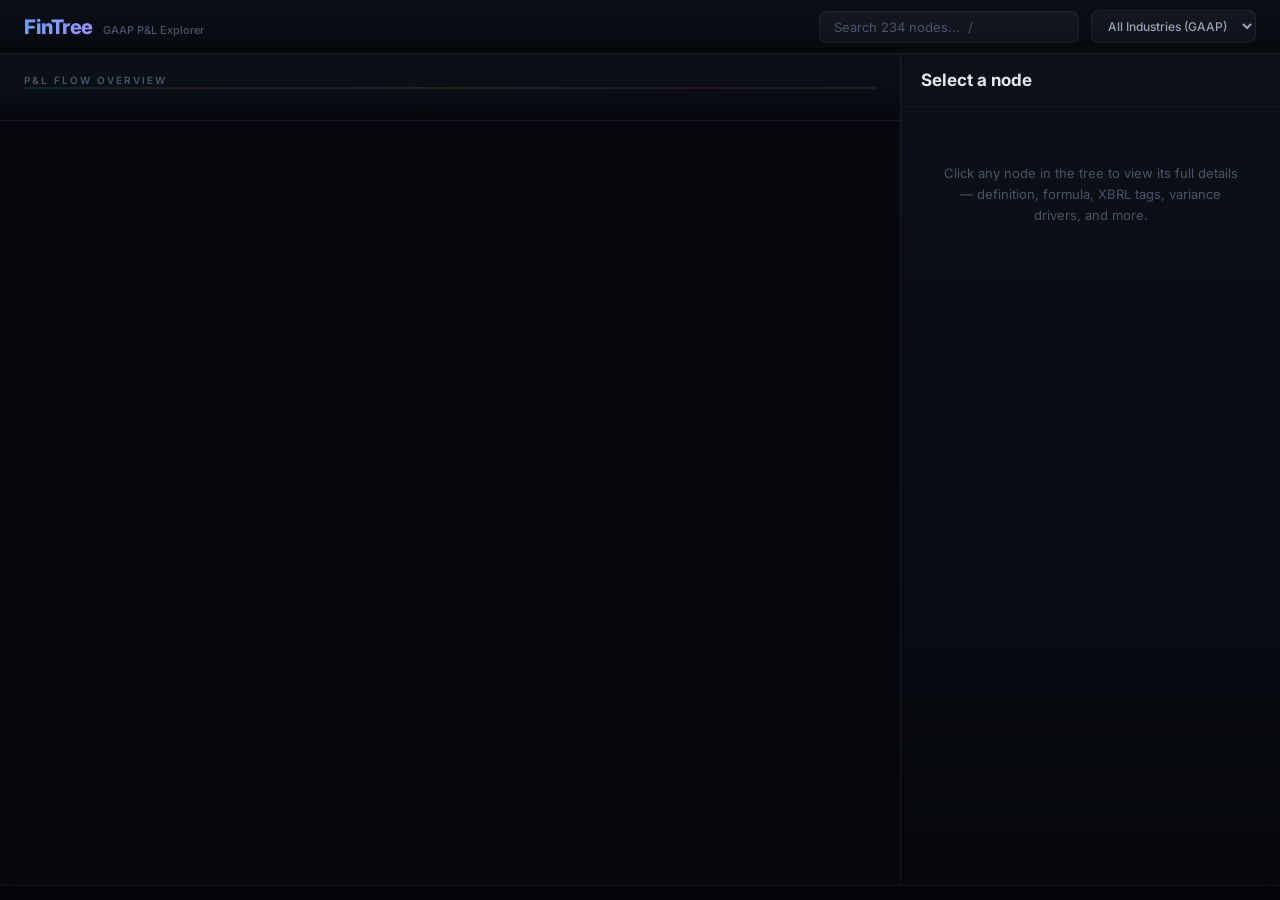
==== index.html @ 52146477 "deploy: static site for GitHub Pages" ====
<!DOCTYPE html>
<html lang="en">
<head>
  <meta charset="UTF-8">
  <meta name="viewport" content="width=device-width, initial-scale=1.0">
  <title>FinTree — P&L Hierarchy Explorer</title>
  <link rel="preconnect" href="https://fonts.googleapis.com">
  <link href="https://fonts.googleapis.com/css2?family=Inter:wght@300;400;500;600;700;800&display=swap" rel="stylesheet">
  <link rel="stylesheet" href="style.css">
</head>
<body>
  <!-- Header -->
  <header class="app-header">
    <div class="logo">
      <h1>FinTree</h1>
      <span class="logo-sub">GAAP P&L Explorer</span>
    </div>
    <div class="header-controls">
      <div class="search-box">
        <input type="text" id="searchInput" class="search-input" placeholder="Search 234 nodes...  /" autocomplete="off">
        <div id="searchDropdown" class="search-dropdown"></div>
      </div>
      <select id="industrySelect" class="industry-select">
        <option value="">All Industries (GAAP)</option>
      </select>
    </div>
  </header>

  <div class="main-layout">
    <!-- Main Content -->
    <div class="main-content">
      <!-- River Overview -->
      <section class="river-section">
        <div class="river-label">P&L Flow Overview</div>
        <div class="flow-track">
          <div class="flow-dot"></div>
          <div class="flow-dot"></div>
          <div class="flow-dot"></div>
          <div class="flow-dot"></div>
        </div>
        <div id="riverFlow" class="river-flow"></div>
      </section>

      <!-- Statement Cards -->
      <section id="cardsSection" class="cards-section"></section>
    </div>

    <!-- Detail Panel -->
    <aside class="detail-panel" id="detailPanel">
      <div class="detail-header">
        <h2 id="detailTitle" class="detail-title">Select a node</h2>
        <div id="detailBreadcrumb" class="detail-breadcrumb"></div>
        <button class="detail-close" id="detailClose" aria-label="Close detail panel">✕</button>
      </div>
      <div id="detailContent" class="detail-content">
        <p class="placeholder-text">Click any node in the tree to view its full details — definition, formula, XBRL tags, variance drivers, and more.</p>
      </div>
    </aside>
  </div>

  <!-- Detail Panel Toggle (mobile) -->
  <button class="detail-toggle" id="detailToggle" aria-label="Show node detail">◉</button>

  <!-- Stats Bar -->
  <footer id="statsBar" class="stats-bar"></footer>

  <script src="app.js"></script>
</body>
</html>
---- style.css ----
/* FinTree — P&L Hierarchy Explorer (River + Cards Design) */

:root {
  --bg: #06080d;
  --surface: #0c1018;
  --surface-2: #111827;
  --border: rgba(255,255,255,0.06);
  --border-2: rgba(255,255,255,0.04);
  --text: #e2e8f0;
  --text-dim: #94a3b8;
  --text-muted: #475569;
  --text-faint: #334155;
  --green: #10b981;
  --green-dim: rgba(16,185,129,0.08);
  --red: #ef4444;
  --red-dim: rgba(239,68,68,0.08);
  --amber: #f59e0b;
  --amber-dim: rgba(245,158,11,0.08);
  --blue: #60a5fa;
  --indigo: #818cf8;
  --indigo-dim: rgba(129,140,248,0.06);
  --purple: #a78bfa;
  --pink: #f472b6;
  --bottom-green: #22c55e;
  --font: 'Inter', -apple-system, BlinkMacSystemFont, sans-serif;
  --mono: 'Cascadia Code', 'JetBrains Mono', 'Fira Code', monospace;
  --radius: 8px;
  --radius-lg: 12px;
}

* { margin: 0; padding: 0; box-sizing: border-box; }

body {
  font-family: var(--font);
  background: var(--bg);
  color: var(--text);
  height: 100vh;
  display: flex;
  flex-direction: column;
  overflow: hidden;
}

/* ─── Header ─── */
.app-header {
  display: flex;
  align-items: center;
  justify-content: space-between;
  padding: 10px 24px;
  background: linear-gradient(180deg, var(--surface), var(--bg));
  border-bottom: 1px solid var(--border);
  flex-shrink: 0;
  z-index: 100;
  backdrop-filter: blur(20px);
}

.logo { display: flex; align-items: baseline; gap: 10px; }
.logo h1 {
  font-size: 20px;
  font-weight: 800;
  background: linear-gradient(135deg, var(--blue), var(--purple));
  -webkit-background-clip: text;
  -webkit-text-fill-color: transparent;
  letter-spacing: -0.5px;
}
.logo-sub { font-size: 11px; color: var(--text-muted); font-weight: 500; }

.header-controls { display: flex; align-items: center; gap: 12px; }

/* Search */
.search-box { position: relative; }
.search-input {
  width: 260px;
  padding: 7px 14px;
  background: rgba(255,255,255,0.04);
  border: 1px solid var(--border);
  border-radius: var(--radius);
  color: var(--text);
  font-size: 13px;
  font-family: var(--font);
  outline: none;
  transition: border-color 0.2s;
}
.search-input:focus { border-color: rgba(96,165,250,0.4); background: rgba(255,255,255,0.06); }
.search-input::placeholder { color: var(--text-muted); }

.search-dropdown {
  display: none;
  position: absolute;
  top: 100%;
  left: 0;
  right: 0;
  max-height: 400px;
  overflow-y: auto;
  background: var(--surface);
  border: 1px solid var(--border);
  border-radius: var(--radius);
  margin-top: 4px;
  z-index: 200;
  box-shadow: 0 12px 40px rgba(0,0,0,0.5);
}
.search-dropdown.visible { display: block; }

.search-result {
  padding: 10px 14px;
  cursor: pointer;
  border-bottom: 1px solid var(--border-2);
  transition: background 0.1s;
}
.search-result:hover { background: rgba(255,255,255,0.04); }
.search-result .sr-label { font-size: 13px; font-weight: 500; }
.search-result .sr-meta { font-size: 11px; color: var(--text-muted); margin-top: 2px; }

/* Industry Select */
.industry-select {
  padding: 7px 12px;
  background: rgba(255,255,255,0.04);
  border: 1px solid var(--border);
  border-radius: var(--radius);
  color: var(--text-dim);
  font-size: 12px;
  font-family: var(--font);
  font-weight: 500;
  cursor: pointer;
  outline: none;
  transition: border-color 0.2s;
}
.industry-select:focus { border-color: rgba(96,165,250,0.4); }
.industry-select.active {
  border-color: rgba(16,185,129,0.4);
  color: var(--green);
  background: var(--green-dim);
}

/* ─── Main Layout ─── */
.main-layout {
  display: flex;
  flex: 1;
  overflow: hidden;
}
.main-content {
  flex: 1;
  overflow-y: auto;
}

/* ─── River Overview ─── */
.river-section {
  background: linear-gradient(180deg, var(--surface) 0%, var(--bg) 100%);
  padding: 20px 24px;
  border-bottom: 1px solid var(--border-2);
  position: relative;
  overflow: hidden;
}
.river-section::before {
  content: '';
  position: absolute;
  inset: 0;
  background: radial-gradient(ellipse at 20% 50%, rgba(16,185,129,0.03) 0%, transparent 50%),
              radial-gradient(ellipse at 80% 50%, rgba(129,140,248,0.02) 0%, transparent 50%);
  pointer-events: none;
}

.river-label {
  font-size: 10px;
  font-weight: 600;
  text-transform: uppercase;
  letter-spacing: 2px;
  color: var(--text-muted);
  margin-bottom: 14px;
  position: relative;
}

.river-flow {
  display: flex;
  align-items: center;
  position: relative;
  padding: 0 4px;
}

.flow-track {
  position: absolute;
  top: 50%;
  left: 24px;
  right: 24px;
  height: 2px;
  background: linear-gradient(90deg, rgba(16,185,129,0.15) 0%, rgba(239,68,68,0.12) 20%, rgba(129,140,248,0.12) 35%, rgba(245,158,11,0.12) 50%, rgba(129,140,248,0.12) 65%, rgba(239,68,68,0.12) 80%, rgba(34,197,94,0.15) 100%);
  border-radius: 1px;
  z-index: 0;
}
@keyframes flowDot {
  0%    { left: 0;    opacity: 0; background: #10b981; box-shadow: 0 0 6px #10b981; }
  3%    {             opacity: 1; background: #10b981; box-shadow: 0 0 6px #10b981; }
  13%   {                         background: #10b981; box-shadow: 0 0 6px #10b981; }
  15%   {                         background: #ef4444; box-shadow: 0 0 6px #ef4444; }
  27%   {                         background: #ef4444; box-shadow: 0 0 6px #ef4444; }
  29%   {                         background: #818cf8; box-shadow: 0 0 6px #818cf8; }
  41%   {                         background: #818cf8; box-shadow: 0 0 6px #818cf8; }
  43%   {                         background: #f59e0b; box-shadow: 0 0 6px #f59e0b; }
  56%   {                         background: #f59e0b; box-shadow: 0 0 6px #f59e0b; }
  58%   {                         background: #818cf8; box-shadow: 0 0 6px #818cf8; }
  70%   {                         background: #818cf8; box-shadow: 0 0 6px #818cf8; }
  72%   {                         background: #ef4444; box-shadow: 0 0 6px #ef4444; }
  84%   {                         background: #ef4444; box-shadow: 0 0 6px #ef4444; }
  86%   {                         background: #22c55e; box-shadow: 0 0 6px #22c55e; }
  97%   {             opacity: 1; background: #22c55e; box-shadow: 0 0 6px #22c55e; }
  100%  { left: 100%; opacity: 0; background: #22c55e; box-shadow: 0 0 6px #22c55e; }
}
.flow-dot {
  position: absolute;
  width: 4px;
  height: 4px;
  border-radius: 50%;
  top: -1px;
  animation: flowDot 10s linear infinite;
}
.flow-dot:nth-child(1) { }
.flow-dot:nth-child(2) { display: none; }
.flow-dot:nth-child(3) { display: none; }
.flow-dot:nth-child(4) { display: none; }

.river-node {
  flex: 1;
  text-align: center;
  padding: 10px 4px;
  border-radius: 10px;
  cursor: pointer;
  transition: all 0.25s ease;
  position: relative;
  z-index: 1;
}
.river-node:hover { transform: translateY(-3px); background: rgba(255,255,255,0.03); }
.river-node.active { background: rgba(255,255,255,0.04); }

.river-node .rn-amount { font-size: 17px; font-weight: 700; letter-spacing: -0.5px; }
.river-node .rn-name { font-size: 9px; font-weight: 600; text-transform: uppercase; letter-spacing: 0.5px; margin-top: 2px; opacity: 0.7; }
.river-node .rn-margin {
  height: 3px;
  border-radius: 2px;
  margin: 8px auto 0;
  max-width: 90%;
  transition: width 0.5s ease;
}

.river-arrow { color: var(--text-faint); font-size: 14px; flex-shrink: 0; width: 16px; text-align: center; z-index: 1; }

/* River node types */
.rn-revenue .rn-amount { color: var(--green); }
.rn-revenue .rn-margin { background: var(--green); }
.rn-expense .rn-amount { color: var(--red); }
.rn-expense .rn-margin { background: var(--red); opacity: 0.6; }
.rn-subtotal .rn-amount { color: var(--indigo); }
.rn-subtotal .rn-margin { background: var(--indigo); }
.rn-bottom .rn-amount { color: var(--bottom-green); text-shadow: 0 0 20px rgba(34,197,94,0.3); }
.rn-bottom .rn-margin { background: var(--bottom-green); }

/* ─── Statement Cards ─── */
.cards-section {
  padding: 0 24px 80px;
  max-width: 960px;
  margin: 0 auto;
}

.pl-section {
  border-radius: var(--radius-lg);
  margin-top: 3px;
  overflow: hidden;
}

.pl-header {
  display: flex;
  align-items: center;
  justify-content: space-between;
  padding: 13px 20px;
  cursor: pointer;
  transition: filter 0.15s;
}
.pl-header:hover { filter: brightness(1.15); }

/* Section colors */
.sec-revenue .pl-header { background: linear-gradient(90deg, #064e3b, #0d2818); border-left: 4px solid var(--green); }
.sec-cogs .pl-header { background: linear-gradient(90deg, #3b0a0a, #1a0808); border-left: 4px solid var(--red); }
.sec-opex .pl-header { background: linear-gradient(90deg, #3b2506, #1a1203); border-left: 4px solid var(--amber); }
.sec-nonop .pl-header { background: linear-gradient(90deg, #1a1a2e, #0e0e1a); border-left: 4px solid #64748b; }
.sec-tax .pl-header { background: linear-gradient(90deg, #2d1515, #1a0c0c); border-left: 4px solid #f87171; }
.sec-btl .pl-header { background: linear-gradient(90deg, #1a1a24, #0e0e14); border-left: 4px solid #475569; }

.sec-title {
  display: flex;
  align-items: center;
  gap: 12px;
  font-weight: 600;
  font-size: 15px;
}
.sec-icon {
  width: 28px;
  height: 28px;
  border-radius: var(--radius);
  display: flex;
  align-items: center;
  justify-content: center;
  font-size: 14px;
  background: rgba(255,255,255,0.06);
}

.sec-meta {
  display: flex;
  align-items: center;
  gap: 12px;
  font-size: 12px;
  color: var(--text-muted);
}
.sec-count {
  padding: 2px 8px;
  background: rgba(255,255,255,0.04);
  border-radius: 4px;
  font-size: 11px;
  font-weight: 500;
}
.sec-emphasized {
  color: var(--green);
  font-size: 11px;
}
.sec-arrow {
  font-size: 10px;
  transition: transform 0.2s;
  display: inline-block;
}
.sec-arrow.open { transform: rotate(90deg); }

/* Section body (expanded children) */
.sec-body {
  display: none;
  padding: 10px 20px 14px 46px;
  background: rgba(0,0,0,0.2);
  border-top: 1px solid var(--border-2);
}
.sec-body.visible { display: block; }

.chips {
  display: flex;
  flex-wrap: wrap;
  gap: 6px;
}
.chip {
  padding: 5px 12px;
  border-radius: var(--radius);
  font-size: 12px;
  background: rgba(255,255,255,0.03);
  border: 1px solid rgba(255,255,255,0.06);
  color: var(--text-dim);
  cursor: pointer;
  transition: all 0.2s;
}
.chip:hover { background: rgba(255,255,255,0.07); color: var(--text); transform: translateY(-1px); }
.chip.emphasized {
  border-color: rgba(16,185,129,0.4);
  color: var(--green);
  background: var(--green-dim);
  box-shadow: 0 0 8px rgba(16,185,129,0.08);
}
.chip.suppressed {
  text-decoration: line-through;
  opacity: 0.3;
  border-style: dashed;
}
.chip-more {
  padding: 5px 12px;
  font-size: 11px;
  color: var(--text-muted);
  cursor: pointer;
}
.chip-more:hover { color: var(--text-dim); }

/* Subtotal rows */
.subtotal-row {
  display: flex;
  align-items: center;
  justify-content: space-between;
  padding: 12px 20px;
  font-weight: 700;
  font-size: 14px;
  position: relative;
  cursor: pointer;
  transition: background 0.15s;
}
.subtotal-row:hover { filter: brightness(1.1); }
.subtotal-row::before {
  content: '';
  position: absolute;
  top: 0;
  left: 20px;
  right: 20px;
  height: 2px;
}
.subtotal-row.selected { outline: 1px solid var(--indigo); outline-offset: -1px; }

.st-subtotal { color: var(--indigo); background: var(--indigo-dim); }
.st-subtotal::before { background: linear-gradient(90deg, var(--indigo), transparent); }

.st-bottom { color: var(--bottom-green); background: rgba(34,197,94,0.04); font-size: 16px; padding: 14px 20px; }
.st-bottom::before { background: linear-gradient(90deg, var(--bottom-green), transparent); height: 3px; }

.st-label { display: flex; align-items: center; gap: 8px; }
.st-eq { font-size: 18px; opacity: 0.6; }
.st-formula { font-size: 11px; font-weight: 400; opacity: 0.5; font-style: italic; }

/* ─── Detail Panel ─── */
.detail-panel {
  width: 380px;
  flex-shrink: 0;
  background: linear-gradient(180deg, var(--surface), var(--bg));
  border-left: 1px solid var(--border);
  display: flex;
  flex-direction: column;
  overflow: hidden;
}
.detail-header {
  padding: 16px 20px 12px;
  border-bottom: 1px solid var(--border-2);
  flex-shrink: 0;
}
.detail-title { font-size: 17px; font-weight: 700; }
.detail-breadcrumb { font-size: 11px; color: var(--text-muted); margin-top: 4px; }
.detail-breadcrumb a { color: var(--blue); text-decoration: none; cursor: pointer; }
.detail-breadcrumb a:hover { text-decoration: underline; }

.detail-content {
  flex: 1;
  overflow-y: auto;
  padding: 16px 20px;
}
.placeholder-text { color: var(--text-muted); font-size: 13px; text-align: center; padding: 40px 16px; line-height: 1.6; }

.detail-block { margin-bottom: 16px; }
.detail-block h4 {
  font-size: 10px;
  font-weight: 600;
  text-transform: uppercase;
  letter-spacing: 1px;
  color: var(--text-muted);
  margin-bottom: 6px;
}

.def-box {
  background: rgba(255,255,255,0.03);
  border-left: 3px solid var(--blue);
  padding: 10px 14px;
  border-radius: 0 var(--radius) var(--radius) 0;
  font-size: 13px;
  line-height: 1.6;
  color: #cbd5e1;
}

.formula-box {
  background: var(--amber-dim);
  border: 1px solid rgba(245,158,11,0.15);
  border-radius: var(--radius);
  padding: 10px 14px;
  font-family: var(--mono);
  font-size: 12px;
  color: #fbbf24;
}

.detail-field {
  display: flex;
  justify-content: space-between;
  padding: 5px 0;
  font-size: 12px;
  border-bottom: 1px solid var(--border-2);
}
.detail-field .k { color: var(--text-muted); }
.detail-field .v { color: var(--text); font-family: var(--mono); font-size: 11px; text-align: right; max-width: 60%; }

.tag-row { display: flex; flex-wrap: wrap; gap: 4px; }
.tag {
  font-size: 10px;
  padding: 2px 8px;
  border-radius: 12px;
  background: rgba(255,255,255,0.04);
  border: 1px solid var(--border);
  color: var(--text-muted);
}

.variance-box {
  background: rgba(255,255,255,0.02);
  border-radius: var(--radius);
  padding: 10px 14px;
  font-size: 12px;
  line-height: 1.6;
}
.var-up { color: var(--green); }
.var-down { color: var(--red); margin-top: 6px; }

.children-list { list-style: none; }
.children-list li { padding: 3px 0; }
.children-list a { color: var(--blue); text-decoration: none; font-size: 12px; cursor: pointer; }
.children-list a:hover { text-decoration: underline; }

/* ─── Stats Bar ─── */
.stats-bar {
  padding: 7px 24px;
  background: rgba(0,0,0,0.3);
  border-top: 1px solid var(--border);
  display: flex;
  gap: 24px;
  font-size: 11px;
  color: var(--text-faint);
  flex-shrink: 0;
  backdrop-filter: blur(10px);
}
.stats-bar strong { color: var(--text-muted); }
.stats-bar .overlay-active { color: var(--green); }

/* ─── Detail Panel Toggle (mobile) ─── */
.detail-toggle {
  display: none;
  position: fixed;
  bottom: 48px;
  right: 16px;
  z-index: 150;
  width: 48px;
  height: 48px;
  border-radius: 50%;
  background: linear-gradient(135deg, var(--blue), var(--purple));
  border: none;
  color: #fff;
  font-size: 20px;
  cursor: pointer;
  box-shadow: 0 4px 16px rgba(0,0,0,0.4);
  transition: transform 0.2s;
}
.detail-toggle:active { transform: scale(0.9); }
.detail-close {
  display: none;
  position: absolute;
  top: 8px;
  right: 12px;
  background: rgba(255,255,255,0.08);
  border: 1px solid var(--border);
  border-radius: 50%;
  width: 28px;
  height: 28px;
  color: var(--text-dim);
  font-size: 14px;
  cursor: pointer;
  z-index: 10;
}
@media (max-width: 768px) {
  .detail-close { display: flex; align-items: center; justify-content: center; }
  .detail-header { position: relative; padding-right: 44px; }
}

/* ─── Responsive: Tablet (≤1024px) ─── */
@media (max-width: 1024px) {
  .detail-panel { width: 320px; }
  .cards-section { max-width: 100%; }
}

/* ─── Responsive: Mobile (≤768px) ─── */
@media (max-width: 768px) {
  body { overflow: auto; height: auto; min-height: 100vh; }

  /* Header */
  .app-header {
    flex-wrap: wrap;
    gap: 8px;
    padding: 8px 12px;
  }
  .header-controls { width: 100%; gap: 8px; }
  .search-input { width: 100%; flex: 1; }
  .industry-select { flex-shrink: 0; font-size: 11px; padding: 7px 6px; max-width: 140px; }

  /* Layout: stack vertically, detail becomes overlay */
  .main-layout { flex-direction: column; overflow: auto; }
  .main-content { overflow: visible; }

  /* Detail panel: slide-up overlay */
  .detail-panel {
    position: fixed;
    bottom: 0;
    left: 0;
    right: 0;
    width: 100%;
    height: 60vh;
    max-height: 60vh;
    z-index: 200;
    border-left: none;
    border-top: 2px solid var(--border);
    border-radius: 16px 16px 0 0;
    transform: translateY(100%);
    transition: transform 0.3s ease;
    box-shadow: 0 -8px 32px rgba(0,0,0,0.5);
  }
  .detail-panel.visible { transform: translateY(0); }
  .detail-toggle { display: block; }
  .detail-panel.visible ~ .detail-toggle { display: none; }

  /* River flow: horizontal scroll */
  .river-section { padding: 12px; }
  .river-flow { overflow-x: auto; -webkit-overflow-scrolling: touch; padding-bottom: 4px; }
  .river-node { min-width: 64px; flex-shrink: 0; padding: 8px 2px; }
  .river-node .rn-amount { font-size: 13px; }
  .river-node .rn-name { font-size: 8px; }
  .river-arrow { font-size: 12px; width: 12px; }
  .flow-track { left: 12px; right: 12px; }

  /* Cards */
  .cards-section { padding: 0 12px 120px; max-width: 100%; }
  .pl-header { padding: 10px 12px; }
  .sec-title { font-size: 13px; gap: 8px; }
  .sec-icon { width: 24px; height: 24px; font-size: 12px; }
  .sec-meta { gap: 6px; font-size: 11px; }
  .sec-body { padding: 8px 12px 10px 12px; }
  .chip { padding: 4px 8px; font-size: 11px; }
  .subtotal-row { padding: 10px 12px; font-size: 12px; }
  .st-bottom { font-size: 14px; padding: 12px; }
  .st-formula { font-size: 10px; }

  /* Detail panel content */
  .detail-header { padding: 12px 16px 8px; }
  .detail-title { font-size: 15px; }
  .detail-content { padding: 12px 16px; }
  .detail-field .v { max-width: 55%; font-size: 10px; }

  /* Stats bar */
  .stats-bar { padding: 6px 12px; gap: 12px; font-size: 10px; flex-wrap: wrap; }

  /* Search dropdown */
  .search-dropdown { max-height: 300px; }
}

/* ─── Responsive: Small phone (≤480px) ─── */
@media (max-width: 480px) {
  .logo h1 { font-size: 16px; }
  .logo-sub { font-size: 9px; }
  .river-node { min-width: 52px; }
  .river-node .rn-amount { font-size: 11px; }
  .sec-title { font-size: 12px; }
  .detail-panel { height: 70vh; max-height: 70vh; }
  .industry-select { max-width: 110px; font-size: 10px; }
}

/* Scrollbar */
::-webkit-scrollbar { width: 6px; }
::-webkit-scrollbar-track { background: transparent; }
::-webkit-scrollbar-thumb { background: rgba(255,255,255,0.08); border-radius: 3px; }
::-webkit-scrollbar-thumb:hover { background: rgba(255,255,255,0.15); }
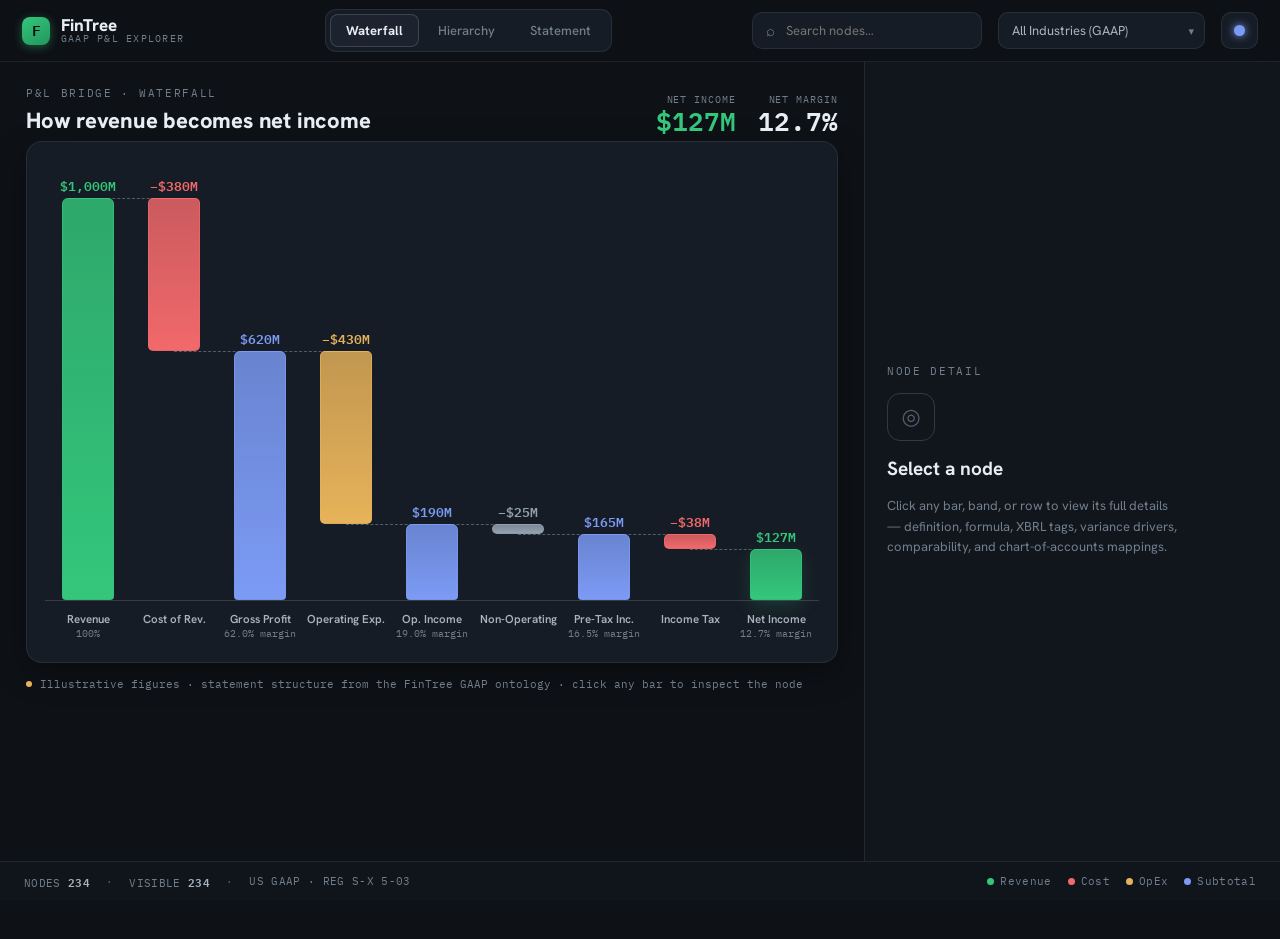
==== commit 5f3cedf7: "deploy: publish FinTree Explorer v2 (tri-view) to GitHub Pages Regenerate the gh-pages bundle from t" ====
--- a/index.html
+++ b/index.html
@@ -3,67 +3,25 @@
 <head>
   <meta charset="UTF-8">
   <meta name="viewport" content="width=device-width, initial-scale=1.0">
-  <title>FinTree — P&L Hierarchy Explorer</title>
+  <title>FinTree — GAAP P&L Explorer</title>
+  <meta name="description" content="Interactive explorer for the FinTree US GAAP P&L ontology — 234 line items with XBRL tags, formulas, variance drivers, and chart-of-accounts mappings. Waterfall, hierarchy, and statement views.">
   <link rel="preconnect" href="https://fonts.googleapis.com">
-  <link href="https://fonts.googleapis.com/css2?family=Inter:wght@300;400;500;600;700;800&display=swap" rel="stylesheet">
+  <link rel="preconnect" href="https://fonts.gstatic.com" crossorigin>
+  <link href="https://fonts.googleapis.com/css2?family=Hanken+Grotesk:wght@400;500;600;700;800&family=IBM+Plex+Mono:ital,wght@0,400;0,500;0,600;1,400;1,500&display=swap" rel="stylesheet">
   <link rel="stylesheet" href="style.css">
 </head>
 <body>
-  <!-- Header -->
-  <header class="app-header">
-    <div class="logo">
-      <h1>FinTree</h1>
-      <span class="logo-sub">GAAP P&L Explorer</span>
-    </div>
-    <div class="header-controls">
-      <div class="search-box">
-        <input type="text" id="searchInput" class="search-input" placeholder="Search 234 nodes...  /" autocomplete="off">
-        <div id="searchDropdown" class="search-dropdown"></div>
-      </div>
-      <select id="industrySelect" class="industry-select">
-        <option value="">All Industries (GAAP)</option>
-      </select>
-    </div>
-  </header>
+  <div id="app" class="ft-root"></div>
+  <!-- Screen-reader live region: lives OUTSIDE #app so it survives the app's
+       full innerHTML re-renders and can announce detail-panel changes. -->
+  <div id="ftLive" class="ft-sr-only" aria-live="polite" aria-atomic="true"></div>
 
-  <div class="main-layout">
-    <!-- Main Content -->
-    <div class="main-content">
-      <!-- River Overview -->
-      <section class="river-section">
-        <div class="river-label">P&L Flow Overview</div>
-        <div class="flow-track">
-          <div class="flow-dot"></div>
-          <div class="flow-dot"></div>
-          <div class="flow-dot"></div>
-          <div class="flow-dot"></div>
-        </div>
-        <div id="riverFlow" class="river-flow"></div>
-      </section>
-
-      <!-- Statement Cards -->
-      <section id="cardsSection" class="cards-section"></section>
-    </div>
-
-    <!-- Detail Panel -->
-    <aside class="detail-panel" id="detailPanel">
-      <div class="detail-header">
-        <h2 id="detailTitle" class="detail-title">Select a node</h2>
-        <div id="detailBreadcrumb" class="detail-breadcrumb"></div>
-        <button class="detail-close" id="detailClose" aria-label="Close detail panel">✕</button>
-      </div>
-      <div id="detailContent" class="detail-content">
-        <p class="placeholder-text">Click any node in the tree to view its full details — definition, formula, XBRL tags, variance drivers, and more.</p>
-      </div>
-    </aside>
-  </div>
-
-  <!-- Detail Panel Toggle (mobile) -->
-  <button class="detail-toggle" id="detailToggle" aria-label="Show node detail">◉</button>
-
-  <!-- Stats Bar -->
-  <footer id="statsBar" class="stats-bar"></footer>
-
-  <script src="app.js"></script>
+  <!-- GSAP (self-hosted, v3.12.5) powers the enter animations; the app degrades gracefully without it. -->
+  <script src="vendor/gsap.min.js"></script>
+  <!-- Canonical 234-node dataset (generated by compile_tree.py). Single source of truth.
+       charset="utf-8" pins the decode for these external scripts (both contain em-dashes /
+       minus signs) so they render correctly even when a host serves .js without a charset. -->
+  <script src="tree-data.js?v=3" charset="utf-8"></script>
+  <script src="app.js?v=3" charset="utf-8"></script>
 </body>
 </html>
--- a/style.css
+++ b/style.css
@@ -1,646 +1,116 @@
-/* FinTree — P&L Hierarchy Explorer (River + Cards Design) */
+/* FinTree Explorer v2 — structural shell, theme tokens, reset, responsive.
+   Fine visual styling lives inline (JS-driven) so the render stays a single
+   source of truth; this file holds only the reset, the theme custom
+   properties, and the layout-critical classes that media queries override. */
 
-:root {
-  --bg: #06080d;
-  --surface: #0c1018;
-  --surface-2: #111827;
-  --border: rgba(255,255,255,0.06);
-  --border-2: rgba(255,255,255,0.04);
-  --text: #e2e8f0;
-  --text-dim: #94a3b8;
-  --text-muted: #475569;
-  --text-faint: #334155;
-  --green: #10b981;
-  --green-dim: rgba(16,185,129,0.08);
-  --red: #ef4444;
-  --red-dim: rgba(239,68,68,0.08);
-  --amber: #f59e0b;
-  --amber-dim: rgba(245,158,11,0.08);
-  --blue: #60a5fa;
-  --indigo: #818cf8;
-  --indigo-dim: rgba(129,140,248,0.06);
-  --purple: #a78bfa;
-  --pink: #f472b6;
-  --bottom-green: #22c55e;
-  --font: 'Inter', -apple-system, BlinkMacSystemFont, sans-serif;
-  --mono: 'Cascadia Code', 'JetBrains Mono', 'Fira Code', monospace;
-  --radius: 8px;
-  --radius-lg: 12px;
+*{box-sizing:border-box}
+html,body{margin:0;padding:0}
+body{background:#0E1116}
+button{font:inherit;color:inherit;background:none;border:none;cursor:pointer;padding:0}
+input,select{font:inherit}
+select{appearance:none;-webkit-appearance:none;cursor:pointer}
+
+::-webkit-scrollbar{width:11px;height:11px}
+::-webkit-scrollbar-thumb{background:var(--line2);border-radius:8px;border:3px solid transparent;background-clip:padding-box}
+::-webkit-scrollbar-thumb:hover{background:var(--ink4);background-clip:padding-box;border:3px solid transparent}
+::-webkit-scrollbar-track{background:transparent}
+
+button:focus-visible,input:focus-visible,select:focus-visible,[tabindex]:focus-visible,a:focus-visible{
+  outline:2px solid var(--c-indigo);outline-offset:2px;border-radius:8px}
+
+/* Icicle bands and waterfall drill segments sit flush inside overflow:hidden
+   containers, which would clip an OUTSET outline — draw the focus ring inset. */
+[data-anim="cell"]:focus-visible,[data-anim="dseg"]:focus-visible{
+  outline:2px solid var(--c-indigo);outline-offset:-2px}
+
+/* Visually hidden, still announced by screen readers. */
+.ft-sr-only{position:absolute;width:1px;height:1px;margin:-1px;padding:0;
+  overflow:hidden;clip:rect(0 0 0 0);white-space:nowrap;border:0}
+
+@media (prefers-reduced-motion: reduce){
+  *{animation-duration:.001ms !important;transition-duration:.001ms !important}
+}
+@keyframes ftIn{from{opacity:0;transform:translateY(5px)}to{opacity:1;transform:none}}
+
+/* ── Shell ─────────────────────────────────────────────────────────────
+   Default tokens are the DARK theme so there is no unstyled flash before
+   JS applies the active theme; the light theme is set at runtime. */
+.ft-root{
+  --bg:#0E1116;--bg2:#11161D;--panel:#161C25;--panel2:#1C232E;
+  --line:rgba(255,255,255,.08);--line2:rgba(255,255,255,.15);
+  --ink:#E8EDF3;--ink2:#A9B4C0;--ink3:#717E8C;--ink4:#505D6B;
+  --c-green:#34C77B;--c-red:#F2696B;--c-amber:#E7B35A;--c-indigo:#7C9BF5;--c-slate:#93A1B0;
+  --shadow:0 10px 30px rgba(0,0,0,.35);
+  min-height:100vh;background:var(--bg);color:var(--ink);
+  font-family:'Hanken Grotesk',system-ui,sans-serif;
+  display:flex;flex-direction:column;-webkit-font-smoothing:antialiased;
 }
 
-* { margin: 0; padding: 0; box-sizing: border-box; }
-
-body {
-  font-family: var(--font);
-  background: var(--bg);
-  color: var(--text);
-  height: 100vh;
-  display: flex;
-  flex-direction: column;
-  overflow: hidden;
+.ft-header{
+  position:sticky;top:0;z-index:30;display:flex;align-items:center;gap:16px;
+  padding:0 22px;height:62px;
+  background:color-mix(in srgb,var(--bg) 84%,transparent);
+  backdrop-filter:blur(14px);-webkit-backdrop-filter:blur(14px);
+  border-bottom:1px solid var(--line);
 }
 
-/* ─── Header ─── */
-.app-header {
-  display: flex;
-  align-items: center;
-  justify-content: space-between;
-  padding: 10px 24px;
-  background: linear-gradient(180deg, var(--surface), var(--bg));
-  border-bottom: 1px solid var(--border);
-  flex-shrink: 0;
-  z-index: 100;
-  backdrop-filter: blur(20px);
+.ft-main{
+  flex:1;display:grid;grid-template-columns:minmax(0,1fr) 416px;align-items:start;
+}
+.ft-content{padding:24px 26px 64px;min-width:0}
+
+.ft-aside{
+  position:sticky;top:62px;align-self:start;height:calc(100vh - 62px);
+  overflow:auto;border-left:1px solid var(--line);background:var(--bg2);padding:24px 22px;
 }
 
-.logo { display: flex; align-items: baseline; gap: 10px; }
-.logo h1 {
-  font-size: 20px;
-  font-weight: 800;
-  background: linear-gradient(135deg, var(--blue), var(--purple));
-  -webkit-background-clip: text;
-  -webkit-text-fill-color: transparent;
-  letter-spacing: -0.5px;
-}
-.logo-sub { font-size: 11px; color: var(--text-muted); font-weight: 500; }
-
-.header-controls { display: flex; align-items: center; gap: 12px; }
-
-/* Search */
-.search-box { position: relative; }
-.search-input {
-  width: 260px;
-  padding: 7px 14px;
-  background: rgba(255,255,255,0.04);
-  border: 1px solid var(--border);
-  border-radius: var(--radius);
-  color: var(--text);
-  font-size: 13px;
-  font-family: var(--font);
-  outline: none;
-  transition: border-color 0.2s;
-}
-.search-input:focus { border-color: rgba(96,165,250,0.4); background: rgba(255,255,255,0.06); }
-.search-input::placeholder { color: var(--text-muted); }
-
-.search-dropdown {
-  display: none;
-  position: absolute;
-  top: 100%;
-  left: 0;
-  right: 0;
-  max-height: 400px;
-  overflow-y: auto;
-  background: var(--surface);
-  border: 1px solid var(--border);
-  border-radius: var(--radius);
-  margin-top: 4px;
-  z-index: 200;
-  box-shadow: 0 12px 40px rgba(0,0,0,0.5);
-}
-.search-dropdown.visible { display: block; }
-
-.search-result {
-  padding: 10px 14px;
-  cursor: pointer;
-  border-bottom: 1px solid var(--border-2);
-  transition: background 0.1s;
-}
-.search-result:hover { background: rgba(255,255,255,0.04); }
-.search-result .sr-label { font-size: 13px; font-weight: 500; }
-.search-result .sr-meta { font-size: 11px; color: var(--text-muted); margin-top: 2px; }
-
-/* Industry Select */
-.industry-select {
-  padding: 7px 12px;
-  background: rgba(255,255,255,0.04);
-  border: 1px solid var(--border);
-  border-radius: var(--radius);
-  color: var(--text-dim);
-  font-size: 12px;
-  font-family: var(--font);
-  font-weight: 500;
-  cursor: pointer;
-  outline: none;
-  transition: border-color 0.2s;
-}
-.industry-select:focus { border-color: rgba(96,165,250,0.4); }
-.industry-select.active {
-  border-color: rgba(16,185,129,0.4);
-  color: var(--green);
-  background: var(--green-dim);
+.ft-footer{
+  position:sticky;bottom:0;z-index:20;display:flex;align-items:center;gap:16px;
+  padding:0 24px;height:39px;
+  background:color-mix(in srgb,var(--bg2) 92%,transparent);
+  backdrop-filter:blur(8px);-webkit-backdrop-filter:blur(8px);
+  border-top:1px solid var(--line);
+  font-family:'IBM Plex Mono',monospace;font-size:11px;letter-spacing:.03em;color:var(--ink3);
 }
 
-/* ─── Main Layout ─── */
-.main-layout {
-  display: flex;
-  flex: 1;
-  overflow: hidden;
-}
-.main-content {
-  flex: 1;
-  overflow-y: auto;
+/* Detail-panel close (mobile) and floating toggle (mobile) — hidden on desktop */
+.ft-aside-close{display:none}
+.ft-detail-toggle{display:none}
+
+/* ── Responsive ────────────────────────────────────────────────────────
+   Layout-critical props live in classes (not inline) so these overrides
+   win without !important. The aside becomes a right-side slide-in sheet. */
+@media (max-width: 900px){
+  .ft-header{flex-wrap:wrap;height:auto;min-height:56px;padding:9px 14px;gap:9px}
+  .ft-spacer{display:none}
+  .ft-main{grid-template-columns:1fr}
+  .ft-content{padding:18px 16px 92px}
+
+  .ft-aside{
+    position:fixed;top:0;right:0;bottom:0;height:100vh;width:min(430px,90vw);
+    z-index:70;transform:translateX(103%);visibility:hidden;
+    transition:transform .3s cubic-bezier(.4,0,.2,1),visibility 0s linear .3s;
+    box-shadow:-24px 0 60px rgba(0,0,0,.45);border-left:1px solid var(--line2);
+  }
+  /* visibility:hidden (not just transform) removes the closed sheet from the
+     tab order and accessibility tree; it flips to visible immediately on open
+     and back after the slide-out completes. */
+  .ft-aside.open{transform:none;visibility:visible;
+    transition:transform .3s cubic-bezier(.4,0,.2,1),visibility 0s}
+  .ft-aside-close{
+    display:flex;align-items:center;justify-content:center;
+    position:absolute;top:14px;right:14px;width:34px;height:34px;border-radius:10px;
+    background:var(--panel);border:1px solid var(--line);color:var(--ink2);font-size:15px;z-index:2;
+  }
+  .ft-detail-toggle{
+    display:flex;align-items:center;gap:8px;
+    position:fixed;right:16px;bottom:16px;z-index:65;
+    padding:12px 16px;border-radius:14px;
+    background:var(--panel);border:1px solid var(--line2);color:var(--ink);
+    font-size:13px;font-weight:700;box-shadow:var(--shadow);
+  }
 }
 
-/* ─── River Overview ─── */
-.river-section {
-  background: linear-gradient(180deg, var(--surface) 0%, var(--bg) 100%);
-  padding: 20px 24px;
-  border-bottom: 1px solid var(--border-2);
-  position: relative;
-  overflow: hidden;
+@media (max-width: 480px){
+  .ft-content{padding:14px 12px 92px}
 }
-.river-section::before {
-  content: '';
-  position: absolute;
-  inset: 0;
-  background: radial-gradient(ellipse at 20% 50%, rgba(16,185,129,0.03) 0%, transparent 50%),
-              radial-gradient(ellipse at 80% 50%, rgba(129,140,248,0.02) 0%, transparent 50%);
-  pointer-events: none;
-}
-
-.river-label {
-  font-size: 10px;
-  font-weight: 600;
-  text-transform: uppercase;
-  letter-spacing: 2px;
-  color: var(--text-muted);
-  margin-bottom: 14px;
-  position: relative;
-}
-
-.river-flow {
-  display: flex;
-  align-items: center;
-  position: relative;
-  padding: 0 4px;
-}
-
-.flow-track {
-  position: absolute;
-  top: 50%;
-  left: 24px;
-  right: 24px;
-  height: 2px;
-  background: linear-gradient(90deg, rgba(16,185,129,0.15) 0%, rgba(239,68,68,0.12) 20%, rgba(129,140,248,0.12) 35%, rgba(245,158,11,0.12) 50%, rgba(129,140,248,0.12) 65%, rgba(239,68,68,0.12) 80%, rgba(34,197,94,0.15) 100%);
-  border-radius: 1px;
-  z-index: 0;
-}
-@keyframes flowDot {
-  0%    { left: 0;    opacity: 0; background: #10b981; box-shadow: 0 0 6px #10b981; }
-  3%    {             opacity: 1; background: #10b981; box-shadow: 0 0 6px #10b981; }
-  13%   {                         background: #10b981; box-shadow: 0 0 6px #10b981; }
-  15%   {                         background: #ef4444; box-shadow: 0 0 6px #ef4444; }
-  27%   {                         background: #ef4444; box-shadow: 0 0 6px #ef4444; }
-  29%   {                         background: #818cf8; box-shadow: 0 0 6px #818cf8; }
-  41%   {                         background: #818cf8; box-shadow: 0 0 6px #818cf8; }
-  43%   {                         background: #f59e0b; box-shadow: 0 0 6px #f59e0b; }
-  56%   {                         background: #f59e0b; box-shadow: 0 0 6px #f59e0b; }
-  58%   {                         background: #818cf8; box-shadow: 0 0 6px #818cf8; }
-  70%   {                         background: #818cf8; box-shadow: 0 0 6px #818cf8; }
-  72%   {                         background: #ef4444; box-shadow: 0 0 6px #ef4444; }
-  84%   {                         background: #ef4444; box-shadow: 0 0 6px #ef4444; }
-  86%   {                         background: #22c55e; box-shadow: 0 0 6px #22c55e; }
-  97%   {             opacity: 1; background: #22c55e; box-shadow: 0 0 6px #22c55e; }
-  100%  { left: 100%; opacity: 0; background: #22c55e; box-shadow: 0 0 6px #22c55e; }
-}
-.flow-dot {
-  position: absolute;
-  width: 4px;
-  height: 4px;
-  border-radius: 50%;
-  top: -1px;
-  animation: flowDot 10s linear infinite;
-}
-.flow-dot:nth-child(1) { }
-.flow-dot:nth-child(2) { display: none; }
-.flow-dot:nth-child(3) { display: none; }
-.flow-dot:nth-child(4) { display: none; }
-
-.river-node {
-  flex: 1;
-  text-align: center;
-  padding: 10px 4px;
-  border-radius: 10px;
-  cursor: pointer;
-  transition: all 0.25s ease;
-  position: relative;
-  z-index: 1;
-}
-.river-node:hover { transform: translateY(-3px); background: rgba(255,255,255,0.03); }
-.river-node.active { background: rgba(255,255,255,0.04); }
-
-.river-node .rn-amount { font-size: 17px; font-weight: 700; letter-spacing: -0.5px; }
-.river-node .rn-name { font-size: 9px; font-weight: 600; text-transform: uppercase; letter-spacing: 0.5px; margin-top: 2px; opacity: 0.7; }
-.river-node .rn-margin {
-  height: 3px;
-  border-radius: 2px;
-  margin: 8px auto 0;
-  max-width: 90%;
-  transition: width 0.5s ease;
-}
-
-.river-arrow { color: var(--text-faint); font-size: 14px; flex-shrink: 0; width: 16px; text-align: center; z-index: 1; }
-
-/* River node types */
-.rn-revenue .rn-amount { color: var(--green); }
-.rn-revenue .rn-margin { background: var(--green); }
-.rn-expense .rn-amount { color: var(--red); }
-.rn-expense .rn-margin { background: var(--red); opacity: 0.6; }
-.rn-subtotal .rn-amount { color: var(--indigo); }
-.rn-subtotal .rn-margin { background: var(--indigo); }
-.rn-bottom .rn-amount { color: var(--bottom-green); text-shadow: 0 0 20px rgba(34,197,94,0.3); }
-.rn-bottom .rn-margin { background: var(--bottom-green); }
-
-/* ─── Statement Cards ─── */
-.cards-section {
-  padding: 0 24px 80px;
-  max-width: 960px;
-  margin: 0 auto;
-}
-
-.pl-section {
-  border-radius: var(--radius-lg);
-  margin-top: 3px;
-  overflow: hidden;
-}
-
-.pl-header {
-  display: flex;
-  align-items: center;
-  justify-content: space-between;
-  padding: 13px 20px;
-  cursor: pointer;
-  transition: filter 0.15s;
-}
-.pl-header:hover { filter: brightness(1.15); }
-
-/* Section colors */
-.sec-revenue .pl-header { background: linear-gradient(90deg, #064e3b, #0d2818); border-left: 4px solid var(--green); }
-.sec-cogs .pl-header { background: linear-gradient(90deg, #3b0a0a, #1a0808); border-left: 4px solid var(--red); }
-.sec-opex .pl-header { background: linear-gradient(90deg, #3b2506, #1a1203); border-left: 4px solid var(--amber); }
-.sec-nonop .pl-header { background: linear-gradient(90deg, #1a1a2e, #0e0e1a); border-left: 4px solid #64748b; }
-.sec-tax .pl-header { background: linear-gradient(90deg, #2d1515, #1a0c0c); border-left: 4px solid #f87171; }
-.sec-btl .pl-header { background: linear-gradient(90deg, #1a1a24, #0e0e14); border-left: 4px solid #475569; }
-
-.sec-title {
-  display: flex;
-  align-items: center;
-  gap: 12px;
-  font-weight: 600;
-  font-size: 15px;
-}
-.sec-icon {
-  width: 28px;
-  height: 28px;
-  border-radius: var(--radius);
-  display: flex;
-  align-items: center;
-  justify-content: center;
-  font-size: 14px;
-  background: rgba(255,255,255,0.06);
-}
-
-.sec-meta {
-  display: flex;
-  align-items: center;
-  gap: 12px;
-  font-size: 12px;
-  color: var(--text-muted);
-}
-.sec-count {
-  padding: 2px 8px;
-  background: rgba(255,255,255,0.04);
-  border-radius: 4px;
-  font-size: 11px;
-  font-weight: 500;
-}
-.sec-emphasized {
-  color: var(--green);
-  font-size: 11px;
-}
-.sec-arrow {
-  font-size: 10px;
-  transition: transform 0.2s;
-  display: inline-block;
-}
-.sec-arrow.open { transform: rotate(90deg); }
-
-/* Section body (expanded children) */
-.sec-body {
-  display: none;
-  padding: 10px 20px 14px 46px;
-  background: rgba(0,0,0,0.2);
-  border-top: 1px solid var(--border-2);
-}
-.sec-body.visible { display: block; }
-
-.chips {
-  display: flex;
-  flex-wrap: wrap;
-  gap: 6px;
-}
-.chip {
-  padding: 5px 12px;
-  border-radius: var(--radius);
-  font-size: 12px;
-  background: rgba(255,255,255,0.03);
-  border: 1px solid rgba(255,255,255,0.06);
-  color: var(--text-dim);
-  cursor: pointer;
-  transition: all 0.2s;
-}
-.chip:hover { background: rgba(255,255,255,0.07); color: var(--text); transform: translateY(-1px); }
-.chip.emphasized {
-  border-color: rgba(16,185,129,0.4);
-  color: var(--green);
-  background: var(--green-dim);
-  box-shadow: 0 0 8px rgba(16,185,129,0.08);
-}
-.chip.suppressed {
-  text-decoration: line-through;
-  opacity: 0.3;
-  border-style: dashed;
-}
-.chip-more {
-  padding: 5px 12px;
-  font-size: 11px;
-  color: var(--text-muted);
-  cursor: pointer;
-}
-.chip-more:hover { color: var(--text-dim); }
-
-/* Subtotal rows */
-.subtotal-row {
-  display: flex;
-  align-items: center;
-  justify-content: space-between;
-  padding: 12px 20px;
-  font-weight: 700;
-  font-size: 14px;
-  position: relative;
-  cursor: pointer;
-  transition: background 0.15s;
-}
-.subtotal-row:hover { filter: brightness(1.1); }
-.subtotal-row::before {
-  content: '';
-  position: absolute;
-  top: 0;
-  left: 20px;
-  right: 20px;
-  height: 2px;
-}
-.subtotal-row.selected { outline: 1px solid var(--indigo); outline-offset: -1px; }
-
-.st-subtotal { color: var(--indigo); background: var(--indigo-dim); }
-.st-subtotal::before { background: linear-gradient(90deg, var(--indigo), transparent); }
-
-.st-bottom { color: var(--bottom-green); background: rgba(34,197,94,0.04); font-size: 16px; padding: 14px 20px; }
-.st-bottom::before { background: linear-gradient(90deg, var(--bottom-green), transparent); height: 3px; }
-
-.st-label { display: flex; align-items: center; gap: 8px; }
-.st-eq { font-size: 18px; opacity: 0.6; }
-.st-formula { font-size: 11px; font-weight: 400; opacity: 0.5; font-style: italic; }
-
-/* ─── Detail Panel ─── */
-.detail-panel {
-  width: 380px;
-  flex-shrink: 0;
-  background: linear-gradient(180deg, var(--surface), var(--bg));
-  border-left: 1px solid var(--border);
-  display: flex;
-  flex-direction: column;
-  overflow: hidden;
-}
-.detail-header {
-  padding: 16px 20px 12px;
-  border-bottom: 1px solid var(--border-2);
-  flex-shrink: 0;
-}
-.detail-title { font-size: 17px; font-weight: 700; }
-.detail-breadcrumb { font-size: 11px; color: var(--text-muted); margin-top: 4px; }
-.detail-breadcrumb a { color: var(--blue); text-decoration: none; cursor: pointer; }
-.detail-breadcrumb a:hover { text-decoration: underline; }
-
-.detail-content {
-  flex: 1;
-  overflow-y: auto;
-  padding: 16px 20px;
-}
-.placeholder-text { color: var(--text-muted); font-size: 13px; text-align: center; padding: 40px 16px; line-height: 1.6; }
-
-.detail-block { margin-bottom: 16px; }
-.detail-block h4 {
-  font-size: 10px;
-  font-weight: 600;
-  text-transform: uppercase;
-  letter-spacing: 1px;
-  color: var(--text-muted);
-  margin-bottom: 6px;
-}
-
-.def-box {
-  background: rgba(255,255,255,0.03);
-  border-left: 3px solid var(--blue);
-  padding: 10px 14px;
-  border-radius: 0 var(--radius) var(--radius) 0;
-  font-size: 13px;
-  line-height: 1.6;
-  color: #cbd5e1;
-}
-
-.formula-box {
-  background: var(--amber-dim);
-  border: 1px solid rgba(245,158,11,0.15);
-  border-radius: var(--radius);
-  padding: 10px 14px;
-  font-family: var(--mono);
-  font-size: 12px;
-  color: #fbbf24;
-}
-
-.detail-field {
-  display: flex;
-  justify-content: space-between;
-  padding: 5px 0;
-  font-size: 12px;
-  border-bottom: 1px solid var(--border-2);
-}
-.detail-field .k { color: var(--text-muted); }
-.detail-field .v { color: var(--text); font-family: var(--mono); font-size: 11px; text-align: right; max-width: 60%; }
-
-.tag-row { display: flex; flex-wrap: wrap; gap: 4px; }
-.tag {
-  font-size: 10px;
-  padding: 2px 8px;
-  border-radius: 12px;
-  background: rgba(255,255,255,0.04);
-  border: 1px solid var(--border);
-  color: var(--text-muted);
-}
-
-.variance-box {
-  background: rgba(255,255,255,0.02);
-  border-radius: var(--radius);
-  padding: 10px 14px;
-  font-size: 12px;
-  line-height: 1.6;
-}
-.var-up { color: var(--green); }
-.var-down { color: var(--red); margin-top: 6px; }
-
-.children-list { list-style: none; }
-.children-list li { padding: 3px 0; }
-.children-list a { color: var(--blue); text-decoration: none; font-size: 12px; cursor: pointer; }
-.children-list a:hover { text-decoration: underline; }
-
-/* ─── Stats Bar ─── */
-.stats-bar {
-  padding: 7px 24px;
-  background: rgba(0,0,0,0.3);
-  border-top: 1px solid var(--border);
-  display: flex;
-  gap: 24px;
-  font-size: 11px;
-  color: var(--text-faint);
-  flex-shrink: 0;
-  backdrop-filter: blur(10px);
-}
-.stats-bar strong { color: var(--text-muted); }
-.stats-bar .overlay-active { color: var(--green); }
-
-/* ─── Detail Panel Toggle (mobile) ─── */
-.detail-toggle {
-  display: none;
-  position: fixed;
-  bottom: 48px;
-  right: 16px;
-  z-index: 150;
-  width: 48px;
-  height: 48px;
-  border-radius: 50%;
-  background: linear-gradient(135deg, var(--blue), var(--purple));
-  border: none;
-  color: #fff;
-  font-size: 20px;
-  cursor: pointer;
-  box-shadow: 0 4px 16px rgba(0,0,0,0.4);
-  transition: transform 0.2s;
-}
-.detail-toggle:active { transform: scale(0.9); }
-.detail-close {
-  display: none;
-  position: absolute;
-  top: 8px;
-  right: 12px;
-  background: rgba(255,255,255,0.08);
-  border: 1px solid var(--border);
-  border-radius: 50%;
-  width: 28px;
-  height: 28px;
-  color: var(--text-dim);
-  font-size: 14px;
-  cursor: pointer;
-  z-index: 10;
-}
-@media (max-width: 768px) {
-  .detail-close { display: flex; align-items: center; justify-content: center; }
-  .detail-header { position: relative; padding-right: 44px; }
-}
-
-/* ─── Responsive: Tablet (≤1024px) ─── */
-@media (max-width: 1024px) {
-  .detail-panel { width: 320px; }
-  .cards-section { max-width: 100%; }
-}
-
-/* ─── Responsive: Mobile (≤768px) ─── */
-@media (max-width: 768px) {
-  body { overflow: auto; height: auto; min-height: 100vh; }
-
-  /* Header */
-  .app-header {
-    flex-wrap: wrap;
-    gap: 8px;
-    padding: 8px 12px;
-  }
-  .header-controls { width: 100%; gap: 8px; }
-  .search-input { width: 100%; flex: 1; }
-  .industry-select { flex-shrink: 0; font-size: 11px; padding: 7px 6px; max-width: 140px; }
-
-  /* Layout: stack vertically, detail becomes overlay */
-  .main-layout { flex-direction: column; overflow: auto; }
-  .main-content { overflow: visible; }
-
-  /* Detail panel: slide-up overlay */
-  .detail-panel {
-    position: fixed;
-    bottom: 0;
-    left: 0;
-    right: 0;
-    width: 100%;
-    height: 60vh;
-    max-height: 60vh;
-    z-index: 200;
-    border-left: none;
-    border-top: 2px solid var(--border);
-    border-radius: 16px 16px 0 0;
-    transform: translateY(100%);
-    transition: transform 0.3s ease;
-    box-shadow: 0 -8px 32px rgba(0,0,0,0.5);
-  }
-  .detail-panel.visible { transform: translateY(0); }
-  .detail-toggle { display: block; }
-  .detail-panel.visible ~ .detail-toggle { display: none; }
-
-  /* River flow: horizontal scroll */
-  .river-section { padding: 12px; }
-  .river-flow { overflow-x: auto; -webkit-overflow-scrolling: touch; padding-bottom: 4px; }
-  .river-node { min-width: 64px; flex-shrink: 0; padding: 8px 2px; }
-  .river-node .rn-amount { font-size: 13px; }
-  .river-node .rn-name { font-size: 8px; }
-  .river-arrow { font-size: 12px; width: 12px; }
-  .flow-track { left: 12px; right: 12px; }
-
-  /* Cards */
-  .cards-section { padding: 0 12px 120px; max-width: 100%; }
-  .pl-header { padding: 10px 12px; }
-  .sec-title { font-size: 13px; gap: 8px; }
-  .sec-icon { width: 24px; height: 24px; font-size: 12px; }
-  .sec-meta { gap: 6px; font-size: 11px; }
-  .sec-body { padding: 8px 12px 10px 12px; }
-  .chip { padding: 4px 8px; font-size: 11px; }
-  .subtotal-row { padding: 10px 12px; font-size: 12px; }
-  .st-bottom { font-size: 14px; padding: 12px; }
-  .st-formula { font-size: 10px; }
-
-  /* Detail panel content */
-  .detail-header { padding: 12px 16px 8px; }
-  .detail-title { font-size: 15px; }
-  .detail-content { padding: 12px 16px; }
-  .detail-field .v { max-width: 55%; font-size: 10px; }
-
-  /* Stats bar */
-  .stats-bar { padding: 6px 12px; gap: 12px; font-size: 10px; flex-wrap: wrap; }
-
-  /* Search dropdown */
-  .search-dropdown { max-height: 300px; }
-}
-
-/* ─── Responsive: Small phone (≤480px) ─── */
-@media (max-width: 480px) {
-  .logo h1 { font-size: 16px; }
-  .logo-sub { font-size: 9px; }
-  .river-node { min-width: 52px; }
-  .river-node .rn-amount { font-size: 11px; }
-  .sec-title { font-size: 12px; }
-  .detail-panel { height: 70vh; max-height: 70vh; }
-  .industry-select { max-width: 110px; font-size: 10px; }
-}
-
-/* Scrollbar */
-::-webkit-scrollbar { width: 6px; }
-::-webkit-scrollbar-track { background: transparent; }
-::-webkit-scrollbar-thumb { background: rgba(255,255,255,0.08); border-radius: 3px; }
-::-webkit-scrollbar-thumb:hover { background: rgba(255,255,255,0.15); }
